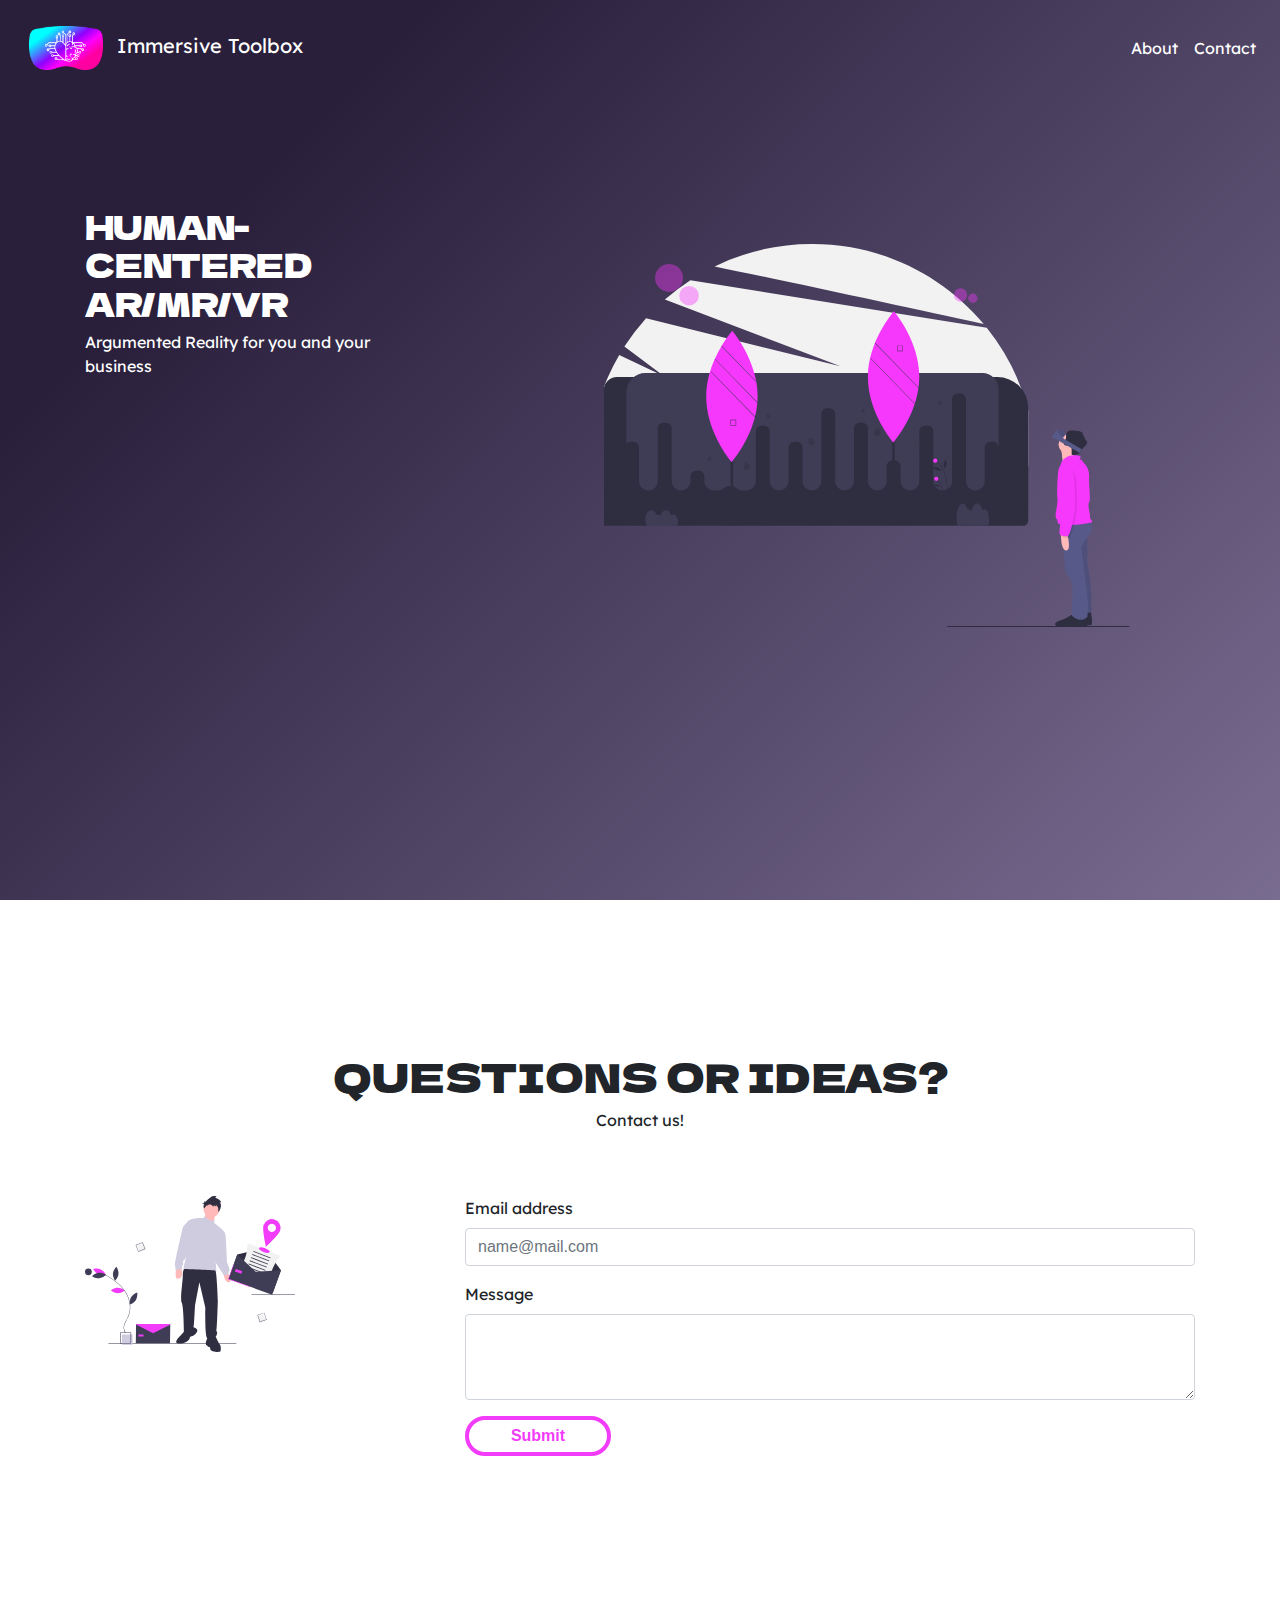
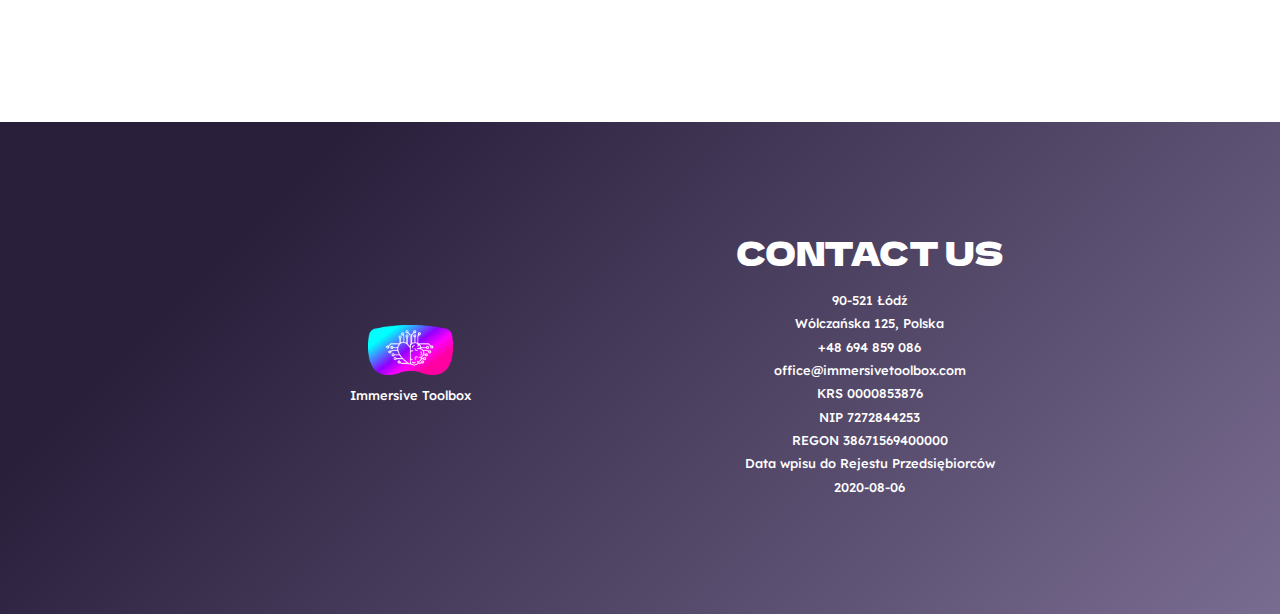
==== contact.html @ 0addb745 "initial commit" ====
<!DOCTYPE html>
<html lang="en" dir="ltr">
  <head>
    <meta charset="utf-8">
    <meta name="viewport" content="width=device-width, initial-scale=1">
    <title>Immersive Toolbox | HUMAN-CENTERED AR/MR/VR</title>
    <link rel="stylesheet" type="text/css" href="style/style.css">
    <link href="https://maxcdn.bootstrapcdn.com/bootstrap/4.0.0-alpha.6/css/bootstrap.min.css" rel="stylesheet" />
    <script src="https://code.jquery.com/jquery-3.2.1.slim.min.js" integrity="sha384-KJ3o2DKtIkvYIK3UENzmM7KCkRr/rE9/Qpg6aAZGJwFDMVNA/GpGFF93hXpG5KkN" crossorigin="anonymous"></script>
    <script src="https://cdnjs.cloudflare.com/ajax/libs/popper.js/1.12.9/umd/popper.min.js" integrity="sha384-ApNbgh9B+Y1QKtv3Rn7W3mgPxhU9K/ScQsAP7hUibX39j7fakFPskvXusvfa0b4Q" crossorigin="anonymous"></script>
    <script src="https://maxcdn.bootstrapcdn.com/bootstrap/4.0.0/js/bootstrap.min.js" integrity="sha384-JZR6Spejh4U02d8jOt6vLEHfe/JQGiRRSQQxSfFWpi1MquVdAyjUar5+76PVCmYl" crossorigin="anonymous"></script>
    <link rel="preconnect" href="https://fonts.gstatic.com">
    <link href="https://fonts.googleapis.com/css2?family=Dela+Gothic+One&family=Lexend:wght@500&display=swap" rel="stylesheet">
    <link rel="stylesheet" href="https://maxcdn.bootstrapcdn.com/bootstrap/4.0.0/css/bootstrap.min.css" integrity="sha384-Gn5384xqQ1aoWXA+058RXPxPg6fy4IWvTNh0E263XmFcJlSAwiGgFAW/dAiS6JXm" crossorigin="anonymous">
    <link rel="icon" type="image/png" sizes="16x16"  href="img\favicon-16x16.png">
    <meta name="msapplication-TileColor" content="#ffffff">
    <meta name="theme-color" content="#ffffff">
  </head>
  <body>

    <header>

      <!-- NAVBAR -->
  <nav class="navbar navbar-expand-lg  navbar-dark ml-auto">
    <a class="navbar-brand" href="index.html"><img class="logo-img" src="img\icon_imtoolbox.png" alt="LOGO">Immersive Toolbox</a>
    <button class="navbar-toggler ml-auto" type="button" data-toggle="collapse" data-target="#navbarSupportedContent" aria-controls="navbarSupportedContent" aria-expanded="false" aria-label="Toggle navigation">
      <span class="navbar-toggler-icon"></span>
    </button>

    <div class="collapse navbar-collapse" id="navbarSupportedContent">
      <ul class="navbar-nav ml-auto justify-content-end">
        <li class="nav-item active">
          <a class="nav-link" href="index.html#about">About<span class="sr-only">(current)</span></a>
        </li>
        <li class="nav-item">
          <a class="nav-link" href="contact.html#contact">Contact</a>
        </li>
      </ul>
    </div>
  </nav>

<div class="container">
  <div class="row header-row">
    <div class="col-lg-4 col-md-12 ">
      <div class="text-header-column">
        <h1>HUMAN-CENTERED AR/MR/VR</h1>
        <p>Argumented Reality for you and your business</p>
      </div>

    </div>
    <div class="col-lg-8 col-md-12">
      <div class="img-header-column">
          <img src="img\undraw_augmented_reality_heuy.svg" alt="vr-img">
      </div>

    </div>
  </div>
  </div>
</header>
<section id="contact">
    <br>
    <div>
        <h1>QUESTIONS OR IDEAS?</h1>
    <p>Contact us!</p>
    </div>
    
    <div class="container">
        <div class="row">
            <div class="col-lg-4 col-md-12 col-sm-12 col-xs-12">
                <div class="contact-img">
                    <img src="img\undraw_delivery_address_03n0 (1).svg" alt="ar-img">
                </div>
            </div>
            <div class="col-lg-8 col-md-12 col-sm-12 col-xs-12">
                <div class="email-form-container">
                    <form action="mailto:office@immersivetoolbox.com" method="post" enctype="text/plain">
                        <div class="form-group">
                          <label for="exampleFormControlInput1">Email address</label>
                          <input type="email" class="form-control" id="exampleFormControlInput1" placeholder="name@mail.com">
                        </div>
                        <div class="form-group">
                          <label for="exampleFormControlTextarea1">Message</label>
                          <textarea class="form-control" id="exampleFormControlTextarea1" rows="3"></textarea>
                        </div>
                        <div class="btn-container"><button class="contact-btn submin-button" type="submit"> Submit </button></div>
                        
                      </form>
                </div>
            </div>
        </div>
    </div>
</section>



<footer>
    <div class="container">
      <div class="row footer-row">
        <div class="col-md-6 col-sm-12 footer-logo">
          <img src="img\icon_imtoolbox.png" alt="logo-immersive-toolbox">
          <h4>Immersive Toolbox</h4>
        </div>
        <div class="col-md-6 col-sm-12 footer-contact">
          <h2>CONTACT US</h2>
          <h4>90-521 Łódź</h4>
          <h4>Wólczańska 125, Polska</h4>
          <h4>+48 694 859 086</h4>
          <h4>office@immersivetoolbox.com</h4>
          <h4>KRS 0000853876</h4>
          <h4>NIP 7272844253</h4>
          <h4>REGON 38671569400000</h4>
          <h4>Data wpisu do Rejestu Przedsiębiorców</h4>
          <h4>2020-08-06</h4>
        </div>
      </div>
    </div>
  
  </footer>

  </body>
</html>
---- style/style.css ----
html{
  scroll-behavior: smooth;
}
*{
  box-sizing: border-box;
}

body{
  background-color: #f6f5f5;
  margin: 0px;
  padding: 0px;
}

ul{
  list-style: none;
}
a{
  text-decoration: none;
}

h1{
  font-family: 'Dela Gothic One', Helvetica, sans-serif;
  color: white;
}
.row {
  margin-left: 0px;
  margin-right: 0px;
}


/* HEADER */
header{
  min-height: 100vh;
  width: 100%;
  background: linear-gradient(135deg, #291f3b 20%, #796c91 100%);
  background-color: #221f3b;
  background-color: #796c91;
  position: relative;
  margin-bottom: 10%;
}
/* navbar */
.navbar {
   background-color: transparent !important;
   background: transparent !important;
   border-color: transparent !important;
}
.logo-img{
  width: 15%;
  padding: 2%;
}
.nav-link {
  color: white !important;
  font-family: 'Lexend', sans-serif;
}
.navbar-brand{
    color: white !important;
    font-family: 'Lexend', sans-serif;
}
.navbar-toggler{
  align-items: right;
}
/* title first page img */
.header-row{
  margin-top: 10%;
}

.img-header-column{
  align-self: center;
  text-align: center;
  margin-top: 5%;
  margin-left: 10%;
  width: 90%;
}
.img-header-column img{
  width: 80%;
  transform: scaleX(-1);
}

.text-header-column{
  color: #FFFFFF;
  margin-right: 10%;
}
.text-header-column h1{
  font-family: 'Dela Gothic One', Helvetica, sans-serif;
  font-size: 2rem;
}
.text-header-column p{
  font-family: 'Lexend', sans-serif;
}
.more-info-btn{
  width: 50%;
  height: 40px;
  background: none;
  border: 4px solid;
  color: #f23cfa;
  font-weight: 700;
  cursor: pointer;
  font-size: 16px;
  border-radius: 20px;
}

/* ABOUT US */

.about{
  min-height: 50vh;
  margin-bottom: 5%;
}
.about h1{
  text-align: center;
  font-family: 'Dela Gothic One', Helvetica, sans-serif;
  margin-top: 3%;
}

.about h2{
  text-align: center;
  font-family: 'Dela Gothic One', Helvetica, sans-serif;
  margin-bottom: 3%;
}
.about p{
    text-align: center;
    font-family: 'Lexend', sans-serif;
    padding: 0 15%;
    padding-top: 10%;
}
.about-columns{
  margin-top: 10%;
  margin-bottom:5%;
  box-shadow: 2px 2px 12px rgba(0, 0, 0, 0.3);
  align-self: center;
  text-align: center;
  height: 100%;
  padding: 20px 20px 10px;
  padding: 2%;
}
.about-columns img{
  width: 40%;
  padding: 10% 3%;
}
.experience-container{
  margin-top: 5%;
}

/* immersive platform card */
.immersive-platform img{
  margin-bottom: 8%;
  width: 60%;
}
.immersive-platform p{
  margin-top: 15%;
}
/* research card */
.research img{
  margin-bottom: 10%;
}
.research p{
  margin-top: 25%;
}
.row-flex {
  display: flex;
  flex-wrap: wrap;
}




/* OUR WORK */

.our-project{
  margin-top: 15%;
}

.our-project h1{
  text-align: center;
  font-family: 'Dela Gothic One', Helvetica, sans-serif;
  margin-bottom: 5%;
}
.video-container{
  margin: 5% 0;
}
.video-description h2{
  font-family: 'Dela Gothic One', Helvetica, sans-serif;
  margin: 5% 0;
  text-transform: uppercase;
  font-size: 1.2rem;
}
.video-description p{
  font-family: 'Lexend', sans-serif;
  padding-right: 3%;
}
div.video-description{
  text-indent: 2em;
}

.videos-row{
  padding-left: 5%;
}


/* CONTACT */
.contact-section{
    width: 100%;
    min-height: 15vh;
    background-color: #796c91;
    color: white;
    text-align: center;
    padding: 5%;
    margin-top: 10%;
}
.contact-section h1{
  font-family: 'Dela Gothic One', Helvetica, sans-serif;

}
.contact-btn{
  width: 20%;
  height: 40px;
  background: none;
  border: 4px solid;
  color: white;
  font-weight: 700;
  cursor: pointer;
  font-size: 16px;
  border-radius: 20px;
}


/* CONTACT PAGE */

#contact{
  min-height: 70vh;
  margin-bottom: 5%;
}
#contact h1{
  text-align: center;
  font-family: 'Dela Gothic One', Helvetica, sans-serif;


}
#contact p{
  margin-bottom: 5%;
  font-family: 'Lexend', sans-serif;
  text-align: center;
}

.contact-img img{
  width: 60%;
}

label{
  font-family: 'Lexend', sans-serif;
}
.submin-button{
  color: #f23cfa;
}



/* FOOTER */
footer{
  min-height: 20vh;
  background: linear-gradient(135deg, #291f3b 20%, #796c91 100%);
  background-color: #221f3b;
  background-color: #796c91;
  color: white;
  align-items: center;
}
footer img{
  width: 20%;
  padding-bottom: 3%;
}

.footer-row{
  padding: 10%;
}
.footer-row h4{
  font-family: 'Lexend', sans-serif;
  font-size: 0.8rem;
}
.footer-contact{
  align-self: center;
  text-align: center;
}
.footer-logo{
  align-self: center;
  text-align: center;
}
.footer-contact h2{
  margin-bottom: 5%;
  font-family: 'Dela Gothic One', Helvetica, sans-serif;
}
.footer-contact h4{
  font-family: 'Lexend', sans-serif;
}
/* 
MOBILE SETTINGS */

@media (max-width: 720px){

  /* FIRST PAGE */
  .img-header-column{
    margin-top: 20%;
    margin-left: 10%;
  }

  /* CARDS AND ABOUT SECTION */
  .about{
    margin-top: 20%;
  }
  .immersive-experience{
    font-size: 1.8rem;
  }

  .research p{
    margin-top: 5%;
  }
  .about-columns h2{
    font-size: 1.8rem;
  }
  .row-flex div{
    margin-bottom: 5%;
  }

  /* YT VIDEOS */
  iframe{
    width: 100%;
  }

  .video-description{
    width: 100%;
    align-items: center;
    align-content: center;
  }
  .video-description h2{
   text-align: center;
   padding-right: 10%;
  }
  .video-description p{
    text-align: center;
   } 

  .video-container {
      overflow: hidden;
      position: relative;
      width:100%;
      margin-bottom: 10%;
  }
  .video-two-description{
    margin-bottom: 15%;
  }

  .contact-btn{
    width:40%;
    margin-bottom: 8%;
  }
  /* headers (IMMERSIVE EXPERIENCE AND WHAT WE WORK ON */
  .immersive-experience{
    margin-bottom: 10%;
  }
 
  /* btn contact side */
  .btn-container{
    text-align: center;
  }

  .contact-section h1{
    font-size: 1.8rem;
  }
  
  .contact-img img{
    margin: 8%;
  }
  .contact-img{
    margin-left: auto;
    margin-right: auto;
  }
}

@media (min-width: 720px){
  .videos-row{
    padding-left: 6%;
  }

}

/* TABLET SETTINGS */
@media screen and (max-width: 900px) and (min-width: 720px) {
  .img-header-column{
    margin-left: 10%;
    margin-top: 20%;
    margin-bottom: 10%;
  }
  .research p{
    padding: 5% 10%;
    margin: 0;
  }
  .immersive-experience{
    padding: 0 5%;
  }
}
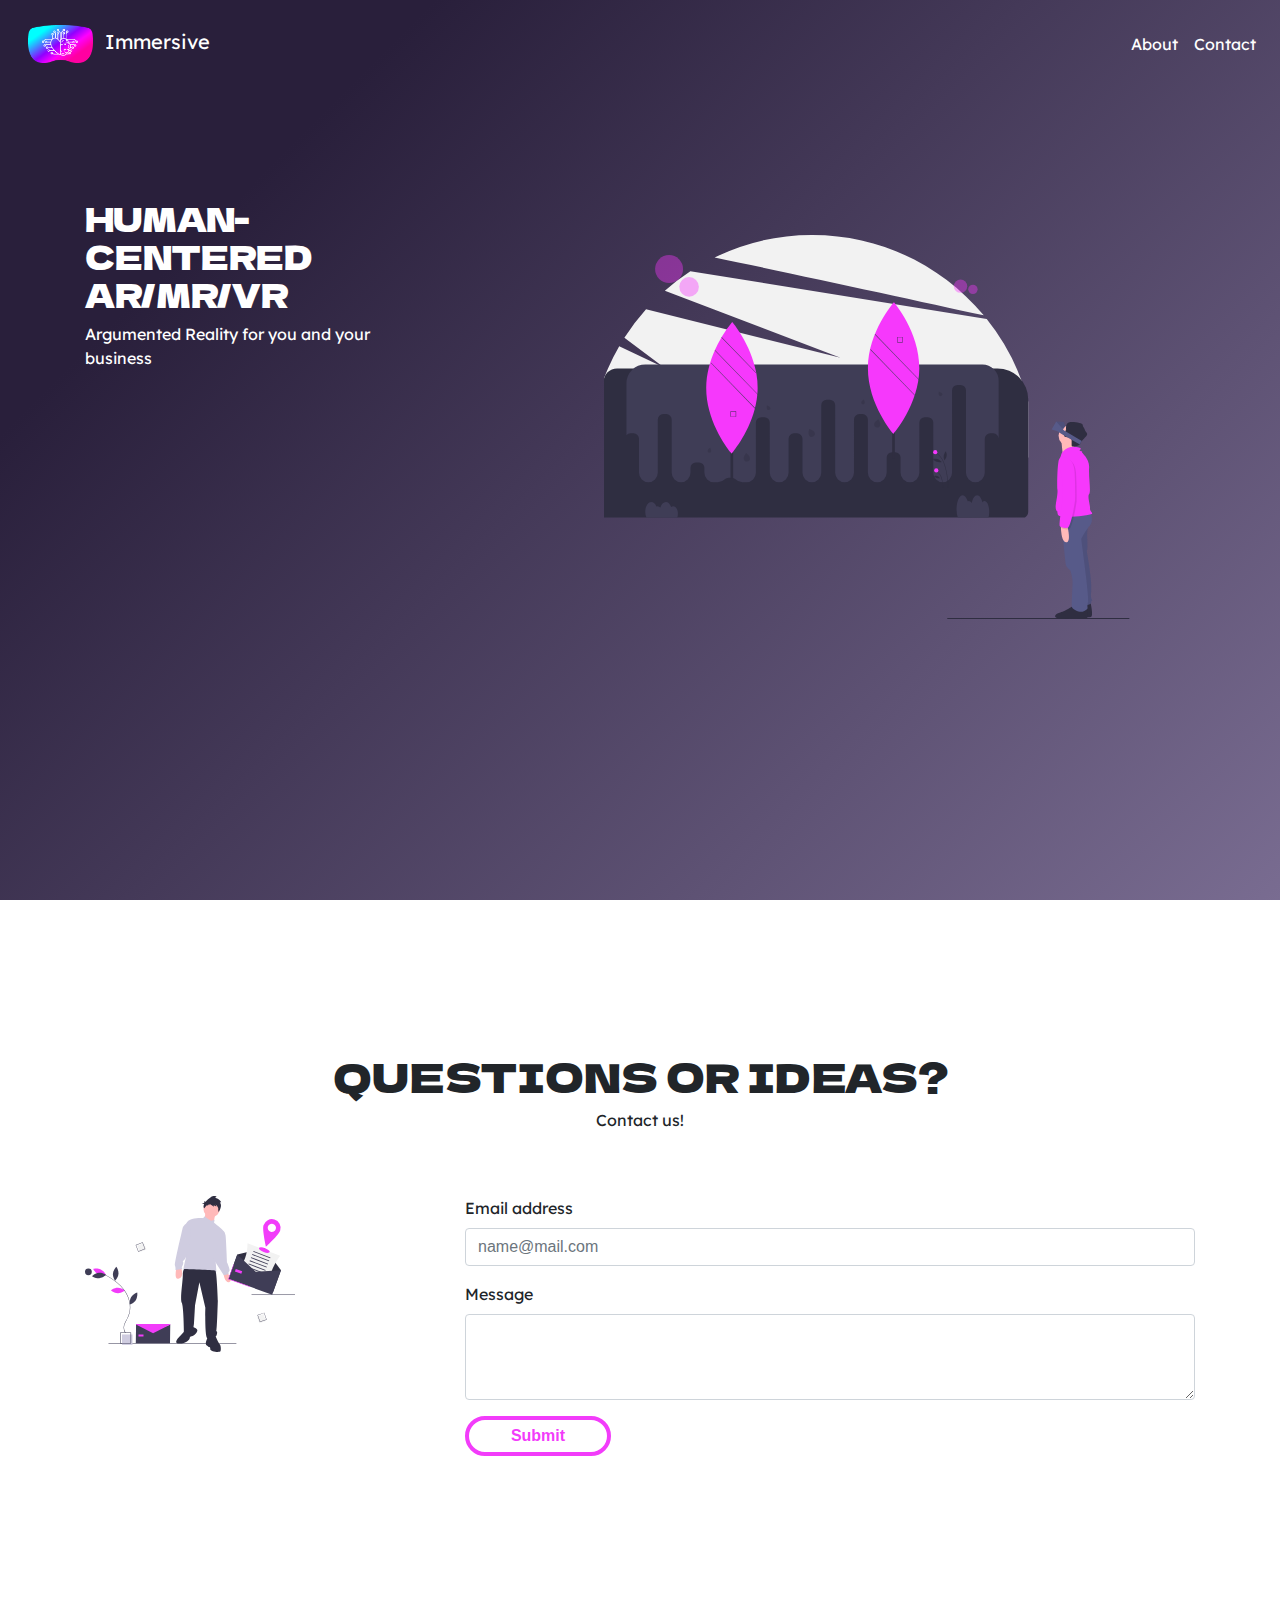
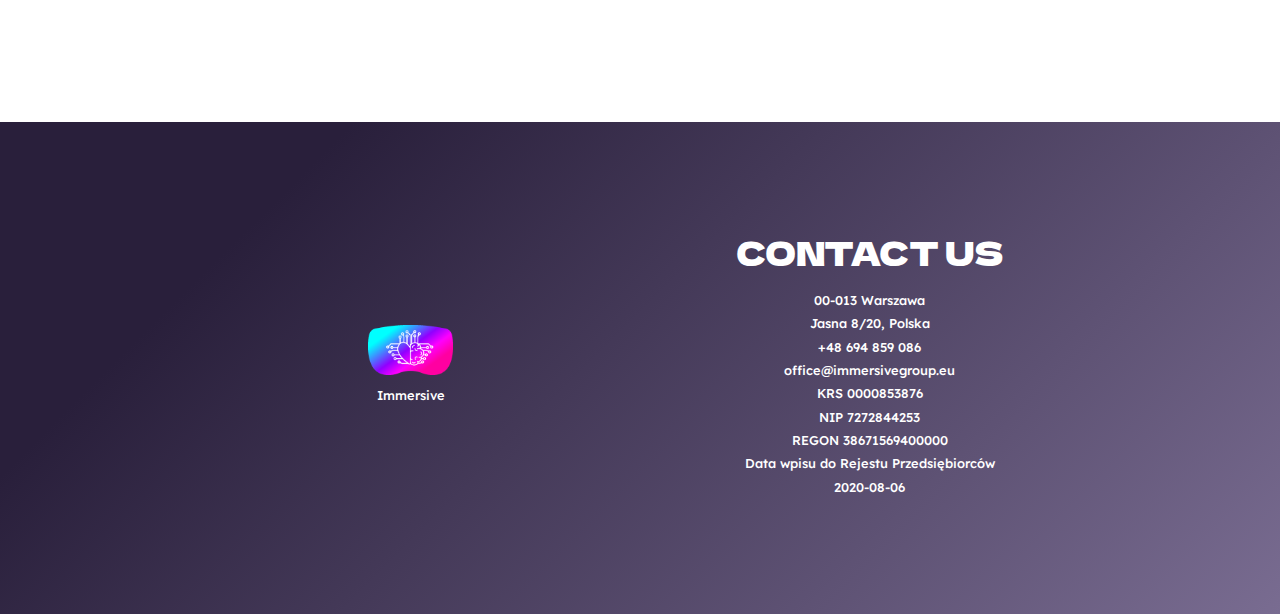
==== commit cbd4d090: "feat: update fields" ====
--- a/contact.html
+++ b/contact.html
@@ -1,121 +1,177 @@
 <!DOCTYPE html>
 <html lang="en" dir="ltr">
   <head>
-    <meta charset="utf-8">
-    <meta name="viewport" content="width=device-width, initial-scale=1">
-    <title>Immersive Toolbox | HUMAN-CENTERED AR/MR/VR</title>
-    <link rel="stylesheet" type="text/css" href="style/style.css">
-    <link href="https://maxcdn.bootstrapcdn.com/bootstrap/4.0.0-alpha.6/css/bootstrap.min.css" rel="stylesheet" />
-    <script src="https://code.jquery.com/jquery-3.2.1.slim.min.js" integrity="sha384-KJ3o2DKtIkvYIK3UENzmM7KCkRr/rE9/Qpg6aAZGJwFDMVNA/GpGFF93hXpG5KkN" crossorigin="anonymous"></script>
-    <script src="https://cdnjs.cloudflare.com/ajax/libs/popper.js/1.12.9/umd/popper.min.js" integrity="sha384-ApNbgh9B+Y1QKtv3Rn7W3mgPxhU9K/ScQsAP7hUibX39j7fakFPskvXusvfa0b4Q" crossorigin="anonymous"></script>
-    <script src="https://maxcdn.bootstrapcdn.com/bootstrap/4.0.0/js/bootstrap.min.js" integrity="sha384-JZR6Spejh4U02d8jOt6vLEHfe/JQGiRRSQQxSfFWpi1MquVdAyjUar5+76PVCmYl" crossorigin="anonymous"></script>
-    <link rel="preconnect" href="https://fonts.gstatic.com">
-    <link href="https://fonts.googleapis.com/css2?family=Dela+Gothic+One&family=Lexend:wght@500&display=swap" rel="stylesheet">
-    <link rel="stylesheet" href="https://maxcdn.bootstrapcdn.com/bootstrap/4.0.0/css/bootstrap.min.css" integrity="sha384-Gn5384xqQ1aoWXA+058RXPxPg6fy4IWvTNh0E263XmFcJlSAwiGgFAW/dAiS6JXm" crossorigin="anonymous">
-    <link rel="icon" type="image/png" sizes="16x16"  href="img\favicon-16x16.png">
-    <meta name="msapplication-TileColor" content="#ffffff">
-    <meta name="theme-color" content="#ffffff">
+    <meta charset="utf-8" />
+    <meta name="viewport" content="width=device-width, initial-scale=1" />
+    <title>Immersive | HUMAN-CENTERED AR/MR/VR</title>
+    <link rel="stylesheet" type="text/css" href="style/style.css" />
+    <link
+      href="https://maxcdn.bootstrapcdn.com/bootstrap/4.0.0-alpha.6/css/bootstrap.min.css"
+      rel="stylesheet"
+    />
+    <script
+      src="https://code.jquery.com/jquery-3.2.1.slim.min.js"
+      integrity="sha384-KJ3o2DKtIkvYIK3UENzmM7KCkRr/rE9/Qpg6aAZGJwFDMVNA/GpGFF93hXpG5KkN"
+      crossorigin="anonymous"
+    ></script>
+    <script
+      src="https://cdnjs.cloudflare.com/ajax/libs/popper.js/1.12.9/umd/popper.min.js"
+      integrity="sha384-ApNbgh9B+Y1QKtv3Rn7W3mgPxhU9K/ScQsAP7hUibX39j7fakFPskvXusvfa0b4Q"
+      crossorigin="anonymous"
+    ></script>
+    <script
+      src="https://maxcdn.bootstrapcdn.com/bootstrap/4.0.0/js/bootstrap.min.js"
+      integrity="sha384-JZR6Spejh4U02d8jOt6vLEHfe/JQGiRRSQQxSfFWpi1MquVdAyjUar5+76PVCmYl"
+      crossorigin="anonymous"
+    ></script>
+    <link rel="preconnect" href="https://fonts.gstatic.com" />
+    <link
+      href="https://fonts.googleapis.com/css2?family=Dela+Gothic+One&family=Lexend:wght@500&display=swap"
+      rel="stylesheet"
+    />
+    <link
+      rel="stylesheet"
+      href="https://maxcdn.bootstrapcdn.com/bootstrap/4.0.0/css/bootstrap.min.css"
+      integrity="sha384-Gn5384xqQ1aoWXA+058RXPxPg6fy4IWvTNh0E263XmFcJlSAwiGgFAW/dAiS6JXm"
+      crossorigin="anonymous"
+    />
+    <link
+      rel="icon"
+      type="image/png"
+      sizes="16x16"
+      href="img\favicon-16x16.png"
+    />
+    <meta name="msapplication-TileColor" content="#ffffff" />
+    <meta name="theme-color" content="#ffffff" />
   </head>
   <body>
+    <header>
+      <!-- NAVBAR -->
+      <nav class="navbar navbar-expand-lg navbar-dark ml-auto">
+        <a class="navbar-brand" href="index.html"
+          ><img
+            class="logo-img"
+            src="img\icon_imtoolbox.png"
+            alt="LOGO"
+          />Immersive</a
+        >
+        <button
+          class="navbar-toggler ml-auto"
+          type="button"
+          data-toggle="collapse"
+          data-target="#navbarSupportedContent"
+          aria-controls="navbarSupportedContent"
+          aria-expanded="false"
+          aria-label="Toggle navigation"
+        >
+          <span class="navbar-toggler-icon"></span>
+        </button>
 
-    <header>
+        <div class="collapse navbar-collapse" id="navbarSupportedContent">
+          <ul class="navbar-nav ml-auto justify-content-end">
+            <li class="nav-item active">
+              <a class="nav-link" href="index.html#about"
+                >About<span class="sr-only">(current)</span></a
+              >
+            </li>
+            <li class="nav-item">
+              <a class="nav-link" href="contact.html#contact">Contact</a>
+            </li>
+          </ul>
+        </div>
+      </nav>
 
-      <!-- NAVBAR -->
-  <nav class="navbar navbar-expand-lg  navbar-dark ml-auto">
-    <a class="navbar-brand" href="index.html"><img class="logo-img" src="img\icon_imtoolbox.png" alt="LOGO">Immersive Toolbox</a>
-    <button class="navbar-toggler ml-auto" type="button" data-toggle="collapse" data-target="#navbarSupportedContent" aria-controls="navbarSupportedContent" aria-expanded="false" aria-label="Toggle navigation">
-      <span class="navbar-toggler-icon"></span>
-    </button>
-
-    <div class="collapse navbar-collapse" id="navbarSupportedContent">
-      <ul class="navbar-nav ml-auto justify-content-end">
-        <li class="nav-item active">
-          <a class="nav-link" href="index.html#about">About<span class="sr-only">(current)</span></a>
-        </li>
-        <li class="nav-item">
-          <a class="nav-link" href="contact.html#contact">Contact</a>
-        </li>
-      </ul>
-    </div>
-  </nav>
-
-<div class="container">
-  <div class="row header-row">
-    <div class="col-lg-4 col-md-12 ">
-      <div class="text-header-column">
-        <h1>HUMAN-CENTERED AR/MR/VR</h1>
-        <p>Argumented Reality for you and your business</p>
+      <div class="container">
+        <div class="row header-row">
+          <div class="col-lg-4 col-md-12">
+            <div class="text-header-column">
+              <h1>HUMAN-CENTERED AR/MR/VR</h1>
+              <p>Argumented Reality for you and your business</p>
+            </div>
+          </div>
+          <div class="col-lg-8 col-md-12">
+            <div class="img-header-column">
+              <img src="img\undraw_augmented_reality_heuy.svg" alt="vr-img" />
+            </div>
+          </div>
+        </div>
+      </div>
+    </header>
+    <section id="contact">
+      <br />
+      <div>
+        <h1>QUESTIONS OR IDEAS?</h1>
+        <p>Contact us!</p>
       </div>
 
-    </div>
-    <div class="col-lg-8 col-md-12">
-      <div class="img-header-column">
-          <img src="img\undraw_augmented_reality_heuy.svg" alt="vr-img">
-      </div>
-
-    </div>
-  </div>
-  </div>
-</header>
-<section id="contact">
-    <br>
-    <div>
-        <h1>QUESTIONS OR IDEAS?</h1>
-    <p>Contact us!</p>
-    </div>
-    
-    <div class="container">
+      <div class="container">
         <div class="row">
-            <div class="col-lg-4 col-md-12 col-sm-12 col-xs-12">
-                <div class="contact-img">
-                    <img src="img\undraw_delivery_address_03n0 (1).svg" alt="ar-img">
+          <div class="col-lg-4 col-md-12 col-sm-12 col-xs-12">
+            <div class="contact-img">
+              <img
+                src="img\undraw_delivery_address_03n0 (1).svg"
+                alt="ar-img"
+              />
+            </div>
+          </div>
+          <div class="col-lg-8 col-md-12 col-sm-12 col-xs-12">
+            <div class="email-form-container">
+              <form
+                action="mailto:office@immersivegroup.eu"
+                method="post"
+                enctype="text/plain"
+              >
+                <div class="form-group">
+                  <label for="exampleFormControlInput1">Email address</label>
+                  <input
+                    type="email"
+                    class="form-control"
+                    id="exampleFormControlInput1"
+                    placeholder="name@mail.com"
+                  />
                 </div>
+                <div class="form-group">
+                  <label for="exampleFormControlTextarea1">Message</label>
+                  <textarea
+                    type="text"
+                    class="form-control"
+                    id="exampleFormControlTextarea1"
+                    rows="3"
+                  ></textarea>
+                </div>
+                <div class="btn-container">
+                  <button class="contact-btn submin-button" type="submit">
+                    Submit
+                  </button>
+                </div>
+              </form>
             </div>
-            <div class="col-lg-8 col-md-12 col-sm-12 col-xs-12">
-                <div class="email-form-container">
-                    <form action="mailto:office@immersivetoolbox.com" method="post" enctype="text/plain">
-                        <div class="form-group">
-                          <label for="exampleFormControlInput1">Email address</label>
-                          <input type="email" class="form-control" id="exampleFormControlInput1" placeholder="name@mail.com">
-                        </div>
-                        <div class="form-group">
-                          <label for="exampleFormControlTextarea1">Message</label>
-                          <textarea class="form-control" id="exampleFormControlTextarea1" rows="3"></textarea>
-                        </div>
-                        <div class="btn-container"><button class="contact-btn submin-button" type="submit"> Submit </button></div>
-                        
-                      </form>
-                </div>
-            </div>
-        </div>
-    </div>
-</section>
-
-
-
-<footer>
-    <div class="container">
-      <div class="row footer-row">
-        <div class="col-md-6 col-sm-12 footer-logo">
-          <img src="img\icon_imtoolbox.png" alt="logo-immersive-toolbox">
-          <h4>Immersive Toolbox</h4>
-        </div>
-        <div class="col-md-6 col-sm-12 footer-contact">
-          <h2>CONTACT US</h2>
-          <h4>90-521 Łódź</h4>
-          <h4>Wólczańska 125, Polska</h4>
-          <h4>+48 694 859 086</h4>
-          <h4>office@immersivetoolbox.com</h4>
-          <h4>KRS 0000853876</h4>
-          <h4>NIP 7272844253</h4>
-          <h4>REGON 38671569400000</h4>
-          <h4>Data wpisu do Rejestu Przedsiębiorców</h4>
-          <h4>2020-08-06</h4>
+          </div>
         </div>
       </div>
-    </div>
-  
-  </footer>
+    </section>
 
+    <footer>
+      <div class="container">
+        <div class="row footer-row">
+          <div class="col-md-6 col-sm-12 footer-logo">
+            <img src="img\icon_imtoolbox.png" alt="logo-immersive-toolbox" />
+            <h4>Immersive</h4>
+          </div>
+          <div class="col-md-6 col-sm-12 footer-contact">
+            <h2>CONTACT US</h2>
+            <h4>00-013 Warszawa</h4>
+            <h4>Jasna 8/20, Polska</h4>
+            <h4>+48 694 859 086</h4>
+            <h4>office@immersivegroup.eu</h4>
+            <h4>KRS 0000853876</h4>
+            <h4>NIP 7272844253</h4>
+            <h4>REGON 38671569400000</h4>
+            <h4>Data wpisu do Rejestu Przedsiębiorców</h4>
+            <h4>2020-08-06</h4>
+          </div>
+        </div>
+      </div>
+    </footer>
   </body>
 </html>
